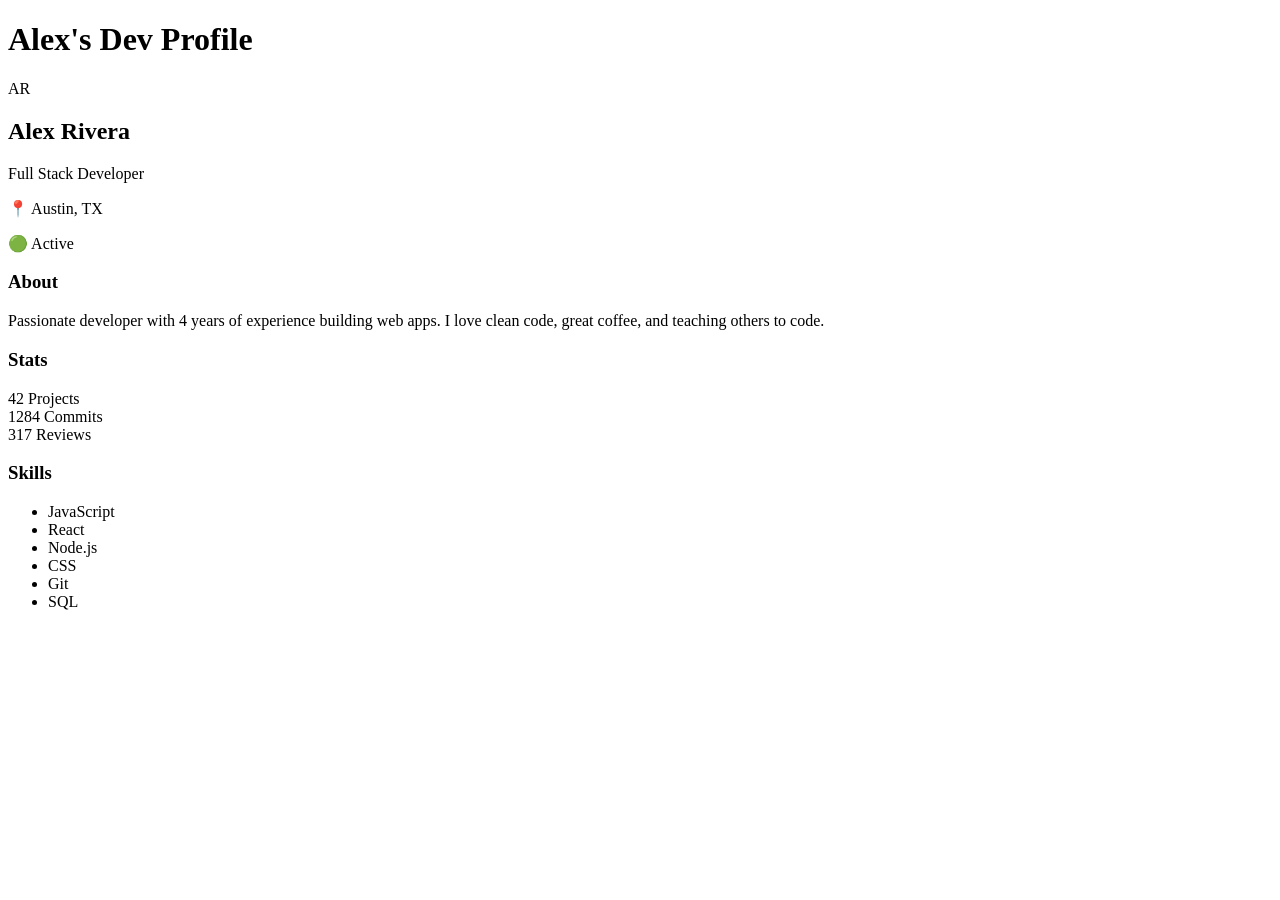
==== 10_dom_manipulation/live-class/mentee/index.html @ 55f67c83 "Dom Manipulation" ====
<!doctype html>
<html lang="en">
  <head>
    <meta charset="UTF-8" />
    <meta name="viewport" content="width=device-width, initial-scale=1.0" />
    <title>DOM Manipulation — Live Class</title>
    <link rel="stylesheet" href="style.css" />
  </head>

  <!--
  ============================================================
  🏗️  PAGE STRUCTURE — READ BEFORE YOU START
  ============================================================
  This is a User Profile Page.
  Your JavaScript will select elements from this HTML and
  update them dynamically — no hardcoding text here.

  IMPORTANT: Do NOT add text content directly to these elements.
  Leave them empty or with placeholder text where noted.
  JavaScript will fill everything in.
  ============================================================
  -->

  <body>
    <!-- ✅ STEP 1 — HEADER
         This header holds the page title and a dark mode toggle button.
         The <h1> id="page-title" will be filled by JS.
         The <button> id="theme-btn" triggers dark mode when clicked
         (we'll add the click behavior in Event Listeners lesson —
         for now just style it and log that it exists). -->
    <header class="site-header">
      <h1 id="page-title"></h1>
      <!-- <button id="theme-btn">🌙 Dark Mode</button> -->
    </header>

    <!-- ✅ STEP 2 — MAIN LAYOUT
         A two-column layout: profile card on the left, content on the right. -->
    <main class="layout">
      <!-- ✅ STEP 3 — PROFILE CARD
           Leave all text content empty — JS fills it in. -->
      <aside class="profile-card">
        <div class="avatar" id="avatar">
          <!-- JS will set the initials here -->
        </div>
        <h2 id="user-name"></h2>
        <p id="user-title"></p>
        <p id="user-location"></p>
        <span id="status-badge" class="badge"></span>
      </aside>

      <!-- ✅ STEP 4 — CONTENT AREA -->
      <section class="content">
        <!-- Bio section -->
        <div class="section-block" id="bio-block">
          <h3>About</h3>
          <p id="user-bio"></p>
        </div>

        <!-- Stats section -->
        <div class="section-block" id="stats-block">
          <h3>Stats</h3>
          <div class="stats-row">
            <div class="stat">
              <span class="stat-number" id="stat-projects">0</span>
              <span class="stat-label">Projects</span>
            </div>
            <div class="stat">
              <span class="stat-number" id="stat-commits">0</span>
              <span class="stat-label">Commits</span>
            </div>
            <div class="stat">
              <span class="stat-number" id="stat-reviews">0</span>
              <span class="stat-label">Reviews</span>
            </div>
          </div>
        </div>

        <!-- Skills section — JS will build this list dynamically -->
        <div class="section-block" id="skills-block">
          <h3>Skills</h3>
          <!-- ✅ STEP 5 — SKILLS LIST
               Create a <ul> with id="skills-list"
               Leave it empty — JS will append <li> items to it. -->
          <ul id="skills-list"></ul>
        </div>
      </section>
    </main>

    <script src="app.js"></script>
  </body>
</html>
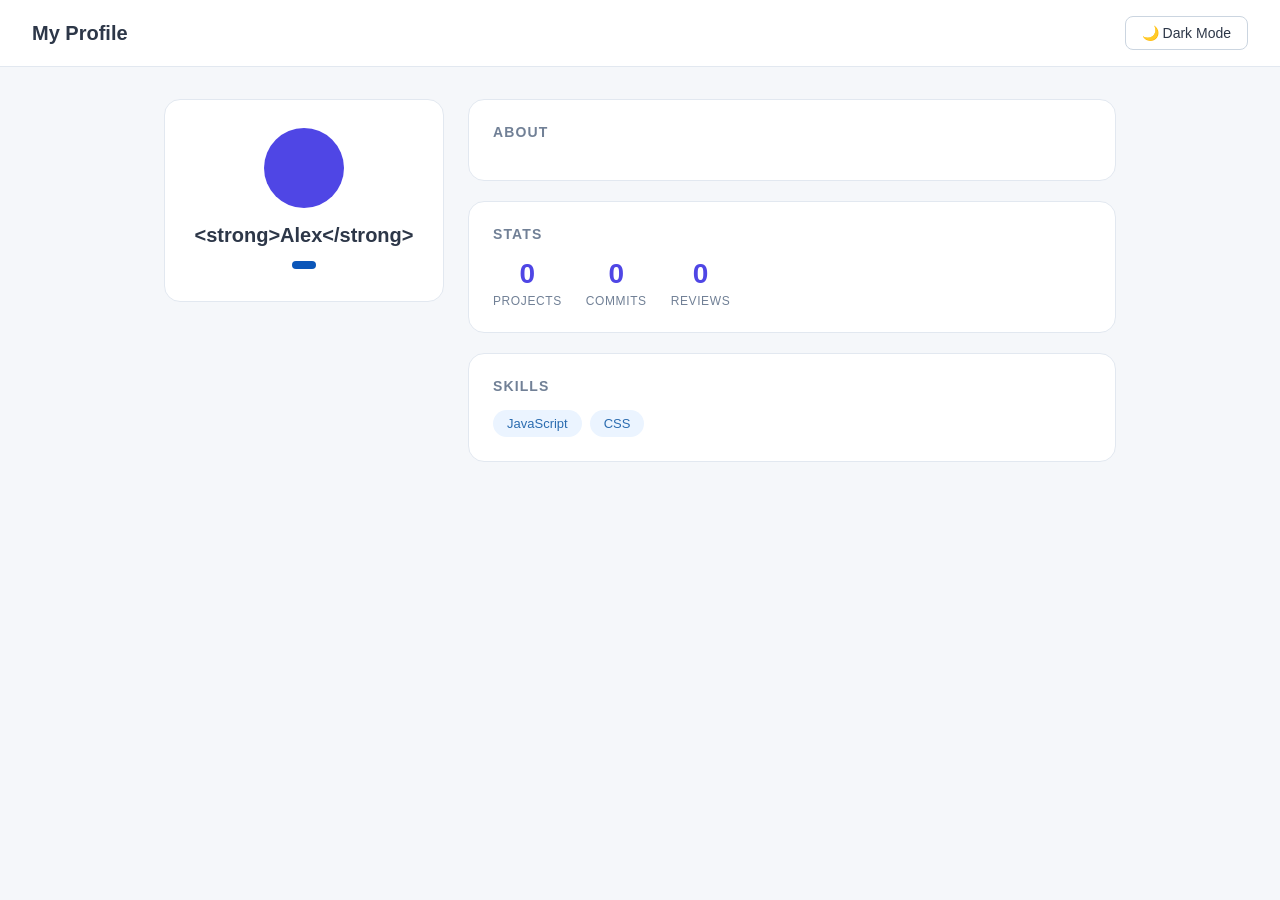
==== commit fd1b9e91: "Part 2 DOM Manipulation" ====
--- a/10_dom_manipulation/live-class/mentee/index.html
+++ b/10_dom_manipulation/live-class/mentee/index.html
@@ -30,7 +30,7 @@
          for now just style it and log that it exists). -->
     <header class="site-header">
       <h1 id="page-title"></h1>
-      <!-- <button id="theme-btn">🌙 Dark Mode</button> -->
+      <button id="theme-btn">🌙 Dark Mode</button>
     </header>
 
     <!-- ✅ STEP 2 — MAIN LAYOUT
@@ -86,6 +86,6 @@
       </section>
     </main>
 
-    <script src="app.js"></script>
+    <script src="debug.js"></script>
   </body>
 </html>
--- a/10_dom_manipulation/live-class/mentee/style.css
+++ b/10_dom_manipulation/live-class/mentee/style.css
@@ -0,0 +1,255 @@
+/* ============================================================
+   DOM MANIPULATION — LIVE CLASS  |  Stylesheet
+   ============================================================
+   This CSS is provided and explained below.
+   You do not need to edit anything here.
+   All your work happens in app.js.
+   ============================================================ */
+
+/* --- RESET & BASE --- */
+* {
+  box-sizing: border-box;
+  margin: 0;
+  padding: 0;
+}
+
+/* Body — light gray background, clean sans-serif font.
+   transition: background-color makes the dark mode switch smooth. */
+body {
+  font-family: "Segoe UI", Tahoma, Geneva, Verdana, sans-serif;
+  background-color: #f5f7fa;
+  color: #2d3748;
+  min-height: 100vh;
+  transition:
+    background-color 0.3s,
+    color 0.3s;
+}
+
+/* --- DARK MODE ---
+   When JS adds class="dark" to <body>, these rules apply.
+   This is how .classList.toggle("dark") works — no inline styles needed. */
+body.dark {
+  background-color: #1a202c;
+  color: #e2e8f0;
+}
+
+body.dark .profile-card {
+  background-color: #2d3748;
+  border-color: #4a5568;
+}
+
+body.dark .section-block {
+  background-color: #2d3748;
+  border-color: #4a5568;
+}
+
+body.dark .site-header {
+  background-color: #2d3748;
+  border-bottom-color: #4a5568;
+}
+
+/* --- HEADER --- */
+.site-header {
+  display: flex;
+  justify-content: space-between;
+  align-items: center;
+  padding: 16px 32px;
+  background-color: #ffffff;
+  border-bottom: 1px solid #e2e8f0;
+  position: sticky;
+  top: 0;
+  z-index: 10;
+}
+
+.site-header h1 {
+  font-size: 1.25rem;
+  font-weight: 700;
+  color: inherit;
+}
+
+/* Dark mode toggle button */
+#theme-btn {
+  background: none;
+  border: 1px solid #cbd5e0;
+  padding: 8px 16px;
+  border-radius: 8px;
+  cursor: pointer;
+  font-size: 0.875rem;
+  color: inherit;
+  transition: background-color 0.2s;
+}
+
+#theme-btn:hover {
+  background-color: rgba(0, 0, 0, 0.05);
+}
+
+/* --- MAIN LAYOUT --- */
+.layout {
+  display: grid;
+  grid-template-columns: 280px 1fr;
+  gap: 24px;
+  max-width: 1000px;
+  margin: 32px auto;
+  padding: 0 24px;
+}
+
+/* --- PROFILE CARD --- */
+.profile-card {
+  background-color: #ffffff;
+  border: 1px solid #e2e8f0;
+  border-radius: 16px;
+  padding: 28px 24px;
+  text-align: center;
+  height: fit-content;
+  position: sticky;
+  top: 80px;
+  transition:
+    background-color 0.3s,
+    border-color 0.3s;
+}
+
+/* Avatar circle — JS sets the initials as textContent */
+.avatar {
+  width: 80px;
+  height: 80px;
+  border-radius: 50%;
+  background-color: #4f46e5;
+  color: #ffffff;
+  font-size: 1.75rem;
+  font-weight: 700;
+  display: flex;
+  align-items: center;
+  justify-content: center;
+  margin: 0 auto 16px;
+}
+
+.profile-card h2 {
+  font-size: 1.25rem;
+  font-weight: 700;
+  margin-bottom: 4px;
+}
+
+.profile-card p {
+  font-size: 0.875rem;
+  color: #718096;
+  margin-bottom: 4px;
+}
+
+/* Status badge — .badge.active turns it green, .badge.away turns it yellow */
+
+.badge {
+  display: inline-block;
+  padding: 4px 12px;
+  border-radius: 999px;
+  font-size: 0.75rem;
+  font-weight: 600;
+  margin-top: 10px;
+  background-color: #0b56b9;
+  color: #174086;
+}
+
+.badge.active {
+  background-color: #c6f6d5;
+  color: #276749;
+}
+
+.badge.away {
+  background-color: #fefcbf;
+  color: #744210;
+}
+
+.badge.offline {
+  background-color: #fed7d7;
+  color: #742a2a;
+}
+
+/* --- CONTENT SECTIONS --- */
+.content {
+  display: flex;
+  flex-direction: column;
+  gap: 20px;
+}
+
+.section-block {
+  background-color: #ffffff;
+  border: 1px solid #e2e8f0;
+  border-radius: 16px;
+  padding: 24px;
+  transition:
+    background-color 0.3s,
+    border-color 0.3s;
+}
+
+.section-block h3 {
+  font-size: 0.875rem;
+  font-weight: 700;
+  text-transform: uppercase;
+  letter-spacing: 0.08em;
+  color: #718096;
+  margin-bottom: 16px;
+}
+
+#user-bio {
+  font-size: 0.9375rem;
+  line-height: 1.7;
+  color: inherit;
+}
+
+/* --- STATS ROW --- */
+.stats-row {
+  display: flex;
+  gap: 24px;
+}
+
+.stat {
+  display: flex;
+  flex-direction: column;
+  align-items: center;
+  gap: 4px;
+}
+
+.stat-number {
+  font-size: 1.75rem;
+  font-weight: 800;
+  color: #4f46e5;
+}
+
+.stat-label {
+  font-size: 0.75rem;
+  color: #718096;
+  text-transform: uppercase;
+  letter-spacing: 0.05em;
+}
+
+/* --- SKILLS LIST --- */
+#skills-list {
+  list-style: none;
+  display: flex;
+  flex-wrap: wrap;
+  gap: 8px;
+}
+
+/* Each skill tag — JS creates these with createElement */
+#skills-list li {
+  background-color: #ebf4ff;
+  color: #2b6cb0;
+  padding: 6px 14px;
+  border-radius: 999px;
+  font-size: 0.8125rem;
+  font-weight: 500;
+}
+
+body.dark #skills-list li {
+  background-color: #2c5282;
+  color: #bee3f8;
+}
+
+/* --- RESPONSIVE --- */
+@media (max-width: 700px) {
+  .layout {
+    grid-template-columns: 1fr;
+  }
+  .profile-card {
+    position: static;
+  }
+}
